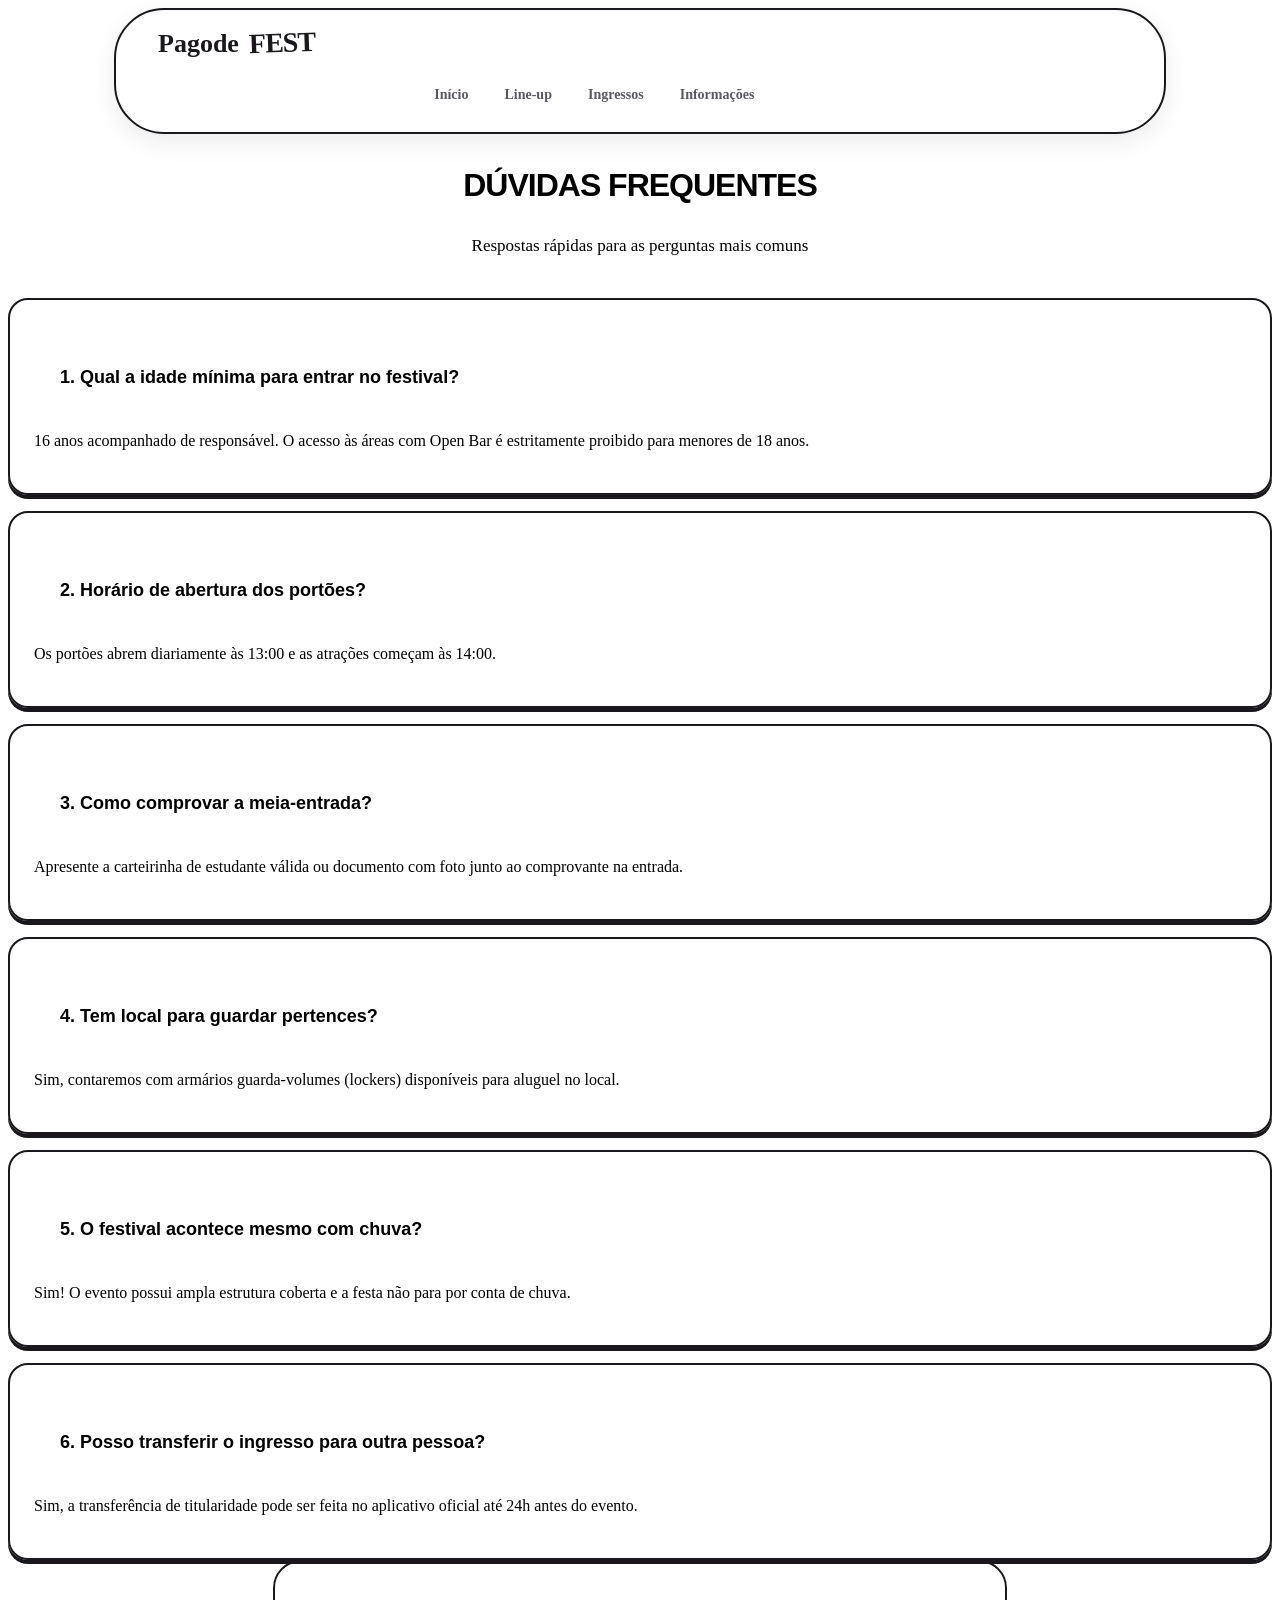
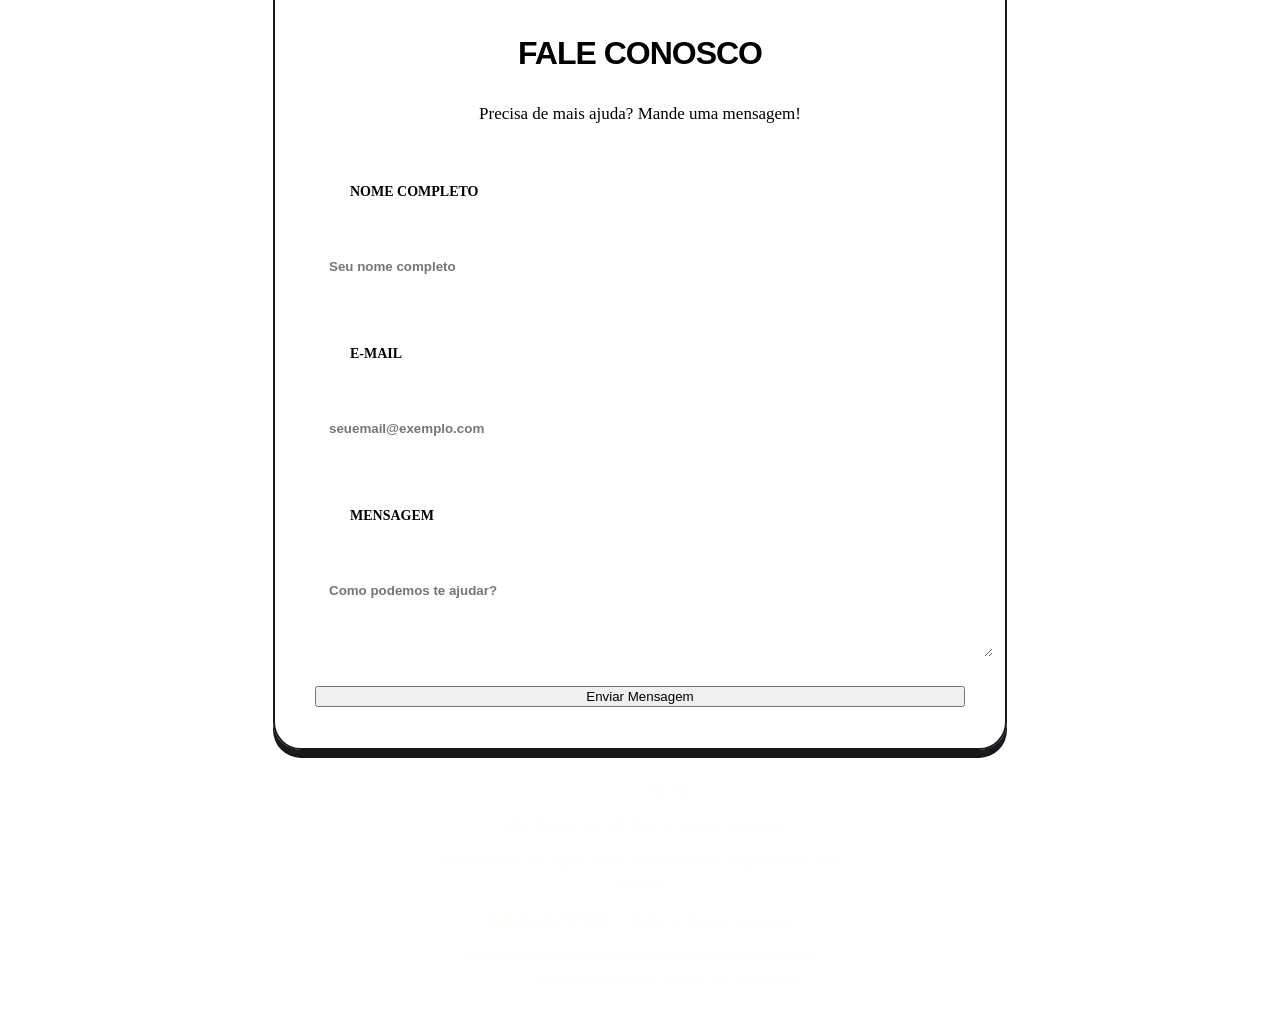
==== faq.html @ 2dcc630e "1 commit" ====
<!DOCTYPE html>
<html lang="pt-BR">
<head>
    <meta charset="UTF-8">
    <meta name="viewport" content="width=device-width, initial-scale=1.0">
    <title>Pagode Fest SP 2026 - FAQ & Contato</title>
    <link rel="preconnect" href="https://fonts.googleapis.com">
    <link rel="preconnect" href="https://fonts.gstatic.com" crossorigin>
    <link href="https://fonts.googleapis.com/css2?family=Fredoka:wght@500;600;700&family=Plus+Jakarta+Sans:wght@500;600;700&display=swap" rel="stylesheet">
    <link rel="stylesheet" href="style.css">
</head>
<body>

    <header>
        <nav>
            <a href="index.html" class="logo">Pagode<span>Fest</span></a>
            <ul>
                <li><a href="index.html">Início</a></li>
                <li><a href="lineup.html">Line-up</a></li>
                <li><a href="ingressos.html">Ingressos</a></li>
                <li><a href="informacoes.html">Informações</a></li>
                <li><a href="faq.html" class="ativa">FAQ & Contato</a></li>
            </ul>
        </nav>
    </header>

    <main>
        <h2>Dúvidas Frequentes</h2>
        <p class="subtitle">Respostas rápidas para as perguntas mais comuns</p>

        <div class="faq-list">
            <div class="faq-item">
                <h3>1. Qual a idade mínima para entrar no festival?</h3>
                <p>16 anos acompanhado de responsável. O acesso às áreas com Open Bar é estritamente proibido para menores de 18 anos.</p>
            </div>

            <div class="faq-item">
                <h3>2. Horário de abertura dos portões?</h3>
                <p>Os portões abrem diariamente às 13:00 e as atrações começam às 14:00.</p>
            </div>

            <div class="faq-item">
                <h3>3. Como comprovar a meia-entrada?</h3>
                <p>Apresente a carteirinha de estudante válida ou documento com foto junto ao comprovante na entrada.</p>
            </div>

            <div class="faq-item">
                <h3>4. Tem local para guardar pertences?</h3>
                <p>Sim, contaremos com armários guarda-volumes (lockers) disponíveis para aluguel no local.</p>
            </div>

            <div class="faq-item">
                <h3>5. O festival acontece mesmo com chuva?</h3>
                <p>Sim! O evento possui ampla estrutura coberta e a festa não para por conta de chuva.</p>
            </div>

            <div class="faq-item">
                <h3>6. Posso transferir o ingresso para outra pessoa?</h3>
                <p>Sim, a transferência de titularidade pode ser feita no aplicativo oficial até 24h antes do evento.</p>
            </div>
        </div>

        <div class="contact-section">
            <h2>Fale Conosco</h2>
            <p class="subtitle" style="margin-bottom: 20px;">Precisa de mais ajuda? Mande uma mensagem!</p>
            
            <form action="#" method="get">
                <div class="form-group">
                    <label for="nome">Nome Completo</label>
                    <input type="text" id="nome" placeholder="Seu nome completo">
                </div>
                <div class="form-group">
                    <label for="email">E-mail</label>
                    <input type="email" id="email" placeholder="seuemail@exemplo.com">
                </div>
                <div class="form-group">
                    <label for="mensagem">Mensagem</label>
                    <textarea id="mensagem" rows="4" placeholder="Como podemos te ajudar?"></textarea>
                </div>
                <button type="button" class="btn-primary" style="width: 100%;">Enviar Mensagem</button>
            </form>
        </div>
    </main>

    <footer>
<<<<<<< HEAD
        <p>&copy; 2026 Pagode Fest SP. Todos os direitos reservados.</p>
        <p>Desenvolvido pela dupla: Arthur Aquino Pereira e Miguel Lima Costa</p>
=======
        <p><strong>Pagodeando SP 2026</strong> — Todos os direitos reservados.</p>
        <p>Desenvolvido por Arthur Aquino Pereira e Miguel Lima Costa</p>
>>>>>>> 9c4aa51f104d26fc9475ff35bc3b9228ca2e6f00
    </footer>

</body>
</html>
---- style.css ----
:root {
<<<<<<< HEAD
    --amarelo-solar: #FFC700;
    --laranja-sunset: #FF5E36;
    --laranja-hover: #E04822;
    --verde-tropical: #00C853;
    --fundo-creme: #FFFDF7;
    --card-fundo: #FFFFFF;
    --texto-grafite: #1A181C;
    --texto-suave: #5C5862;
    --borda-fina: rgba(26, 24, 28, 0.12);
    --sombra-bloco: 0 12px 30px rgba(255, 94, 54, 0.15);
    --sombra-hover: 0 18px 40px rgba(255, 94, 54, 0.28);
}

=======
    bg-main: #fbf8f3;
    bg-card: #ffffff;
    text-dark: #18171c;
    text-muted: #605d68;
    
    /* Cores Pagode & Verão */
    sun-yellow: #ffc700;
    samba-coral: #ff523b;
    samba-orange: #ff7a00;
    samba-green: #00c885;
    samba-red: #f43f5e;
    
    border-dark: #18171c;
    shadow-flat: 6px 6px 0px var(--border-dark);
}

/* Base Reset */
>>>>>>> 9c4aa51f104d26fc9475ff35bc3b9228ca2e6f00
* {
    margin: 0;
    padding: 0;
    box-sizing: border-box;
}

body {
<<<<<<< HEAD
    font-family: 'Plus Jakarta Sans', sans-serif;
    background-color: var(--fundo-creme);
    color: var(--texto-grafite);
    line-height: 1.6;
=======
    font-family: 'Inter', sans-serif;
    background-color: var(--bg-main);
    color: var(--text-dark);
    line-height: 1.5;
>>>>>>> 9c4aa51f104d26fc9475ff35bc3b9228ca2e6f00
    display: flex;
    flex-direction: column;
    min-height: 100vh;
    overflow-x: hidden;
}

a {
    text-decoration: none;
    color: inherit;
}

ul {
    list-style: none;
}

img {
    max-width: 100%;
    display: block;
<<<<<<< HEAD
    border-radius: 16px;
}

.ticker-wrap {
    width: 100%;
    background-color: var(--amarelo-solar);
    color: var(--texto-grafite);
    font-family: 'Fredoka', cursive;
    font-size: 14px;
    font-weight: 700;
    padding: 8px 0;
    overflow: hidden;
    white-space: nowrap;
    border-bottom: 2px solid var(--texto-grafite);
}

.ticker {
    display: inline-block;
    animation: marquee 25s linear infinite;
}

.ticker-item {
    display: inline-block;
    padding: 0 20px;
}

@keyframes marquee {
    0% { transform: translate3d(0, 0, 0); }
    100% { transform: translate3d(-50%, 0, 0); }
}

header {
=======
    border-radius: 12px;
}

/* Header Navbar */
header {
    background-color: #ffffff;
    border-bottom: 3px solid var(--border-dark);
>>>>>>> 9c4aa51f104d26fc9475ff35bc3b9228ca2e6f00
    position: sticky;
    top: 15px;
    z-index: 1000;
    padding: 0 20px;
}

nav {
    max-width: 1000px;
    margin: 0 auto;
<<<<<<< HEAD
    background: rgba(255, 253, 247, 0.92);
    backdrop-filter: blur(12px);
    border: 2px solid var(--texto-grafite);
    padding: 10px 24px;
    border-radius: 50px;
=======
    padding: 16px 20px;
>>>>>>> 9c4aa51f104d26fc9475ff35bc3b9228ca2e6f00
    display: flex;
    justify-content: space-between;
    align-items: center;
    box-shadow: 0 8px 24px rgba(0, 0, 0, 0.08);
}

.logo {
<<<<<<< HEAD
    font-family: 'Fredoka', cursive;
    font-size: 26px;
    font-weight: 700;
    color: var(--texto-grafite);
}

.logo span {
    color: var(--laranja-sunset);
    background-color: var(--amarelo-solar);
    padding: 2px 8px;
    border-radius: 12px;
    margin-left: 2px;
=======
    font-family: 'Poppins', sans-serif;
    font-size: 28px;
    font-weight: 900;
    color: var(--text-dark);
    text-transform: uppercase;
    letter-spacing: -1px;
}

.logo span {
    color: var(--samba-coral);
    background: var(--sun-yellow);
    padding: 2px 8px;
    border-radius: 6px;
    border: 2px solid var(--border-dark);
    display: inline-block;
    transform: rotate(-2deg);
>>>>>>> 9c4aa51f104d26fc9475ff35bc3b9228ca2e6f00
}

header ul {
    display: flex;
<<<<<<< HEAD
    gap: 8px;
    flex-wrap: wrap;
    justify-content: center;
}

header a {
    color: var(--texto-suave);
    font-size: 14px;
    font-weight: 700;
    padding: 8px 18px;
    border-radius: 30px;
    transition: all 0.25s ease;
}

header a:hover {
    color: var(--texto-grafite);
    background-color: var(--amarelo-solar);
}

header .ativa {
    color: #FFFFFF;
    background-color: var(--laranja-sunset);
    box-shadow: 0 4px 12px rgba(255, 94, 54, 0.3);
}

=======
    gap: 12px;
}

header a {
    color: var(--text-dark);
    font-size: 15px;
    font-weight: 700;
    padding: 8px 18px;
    border-radius: 50px;
    border: 2px solid transparent;
    transition: all 0.2s ease;
}

header a:hover {
    background-color: var(--sun-yellow);
    border-color: var(--border-dark);
}

header .ativa {
    color: #ffffff;
    background-color: var(--samba-coral);
    border: 2px solid var(--border-dark);
    box-shadow: 3px 3px 0px var(--border-dark);
}

/* Estrutura Principal */
>>>>>>> 9c4aa51f104d26fc9475ff35bc3b9228ca2e6f00
main {
    flex: 1;
    width: 90%;
    max-width: 1050px;
    margin: 40px auto;
}

h1, h2, h3 {
    font-family: 'Fredoka', cursive;
}

h1 {
<<<<<<< HEAD
    font-size: 52px;
    color: var(--texto-grafite);
    line-height: 1.1;
    margin-bottom: 15px;
}

h2 {
    font-size: 36px;
    text-align: center;
    color: var(--texto-grafite);
    margin-bottom: 8px;
=======
    font-family: 'Poppins', sans-serif;
    font-size: 46px;
    font-weight: 900;
    text-align: center;
    color: var(--text-dark);
    margin-bottom: 8px;
    letter-spacing: -1.5px;
    text-transform: uppercase;
}

h2 {
    font-family: 'Poppins', sans-serif;
    font-size: 32px;
    font-weight: 800;
    color: var(--text-dark);
    text-align: center;
    margin-bottom: 24px;
    letter-spacing: -1px;
>>>>>>> 9c4aa51f104d26fc9475ff35bc3b9228ca2e6f00
}

.subtitle {
    text-align: center;
<<<<<<< HEAD
    color: var(--texto-suave);
    font-size: 17px;
    margin-bottom: 40px;
}

.hero {
    background: radial-gradient(circle at top left, #FFE885 0%, #FFC700 50%, #FF9E1B 100%);
    padding: 65px 30px;
    border-radius: 32px;
    text-align: center;
    border: 3px solid var(--texto-grafite);
    box-shadow: 0 16px 0 var(--texto-grafite), var(--sombra-bloco);
=======
    color: var(--text-muted);
    font-size: 18px;
    font-weight: 500;
    margin-bottom: 40px;
}

/* Hero Section (Banner do Evento) */
.hero {
    background-color: var(--sun-yellow);
    padding: 50px 30px;
    border-radius: 24px;
    text-align: center;
    border: 3px solid var(--border-dark);
    box-shadow: var(--shadow-flat);
>>>>>>> 9c4aa51f104d26fc9475ff35bc3b9228ca2e6f00
    margin-bottom: 60px;
    position: relative;
    overflow: hidden;
}

<<<<<<< HEAD
.hero::before {
    content: '';
    position: absolute;
    top: 20px;
    left: 20px;
    width: 110px;
    height: 110px;
    background: url('img/cavaquinho.png') no-repeat center/contain;
    opacity: 0.95;
    animation: tocar-cavaquinho 0.6s ease-in-out infinite alternate;
}

.hero::after {
    content: '';
    position: absolute;
    bottom: 20px;
    right: 20px;
    width: 110px;
    height: 110px;
    background: url('img/pandeiro.png') no-repeat center/contain;
    opacity: 0.95;
    animation: tocar-pandeiro 0.5s ease-in-out infinite alternate;
}

@keyframes tocar-cavaquinho {
    0% { transform: rotate(-15deg) scale(1) translateY(0); }
    50% { transform: rotate(-25deg) scale(1.1) translateY(-4px); }
    100% { transform: rotate(-8deg) scale(0.98) translateY(2px); }
}

@keyframes tocar-pandeiro {
    0% { transform: rotate(15deg) scale(1) translateX(0); }
    33% { transform: rotate(28deg) scale(1.15) translateX(4px) translateY(-2px); }
    66% { transform: rotate(5deg) scale(0.95) translateX(-3px) translateY(3px); }
    100% { transform: rotate(20deg) scale(1.08) translateX(2px); }
}

.sticker-tag {
    background-color: var(--verde-tropical);
    color: #FFFFFF;
    font-family: 'Fredoka', cursive;
    font-size: 13px;
    letter-spacing: 1px;
    padding: 6px 18px;
    border-radius: 20px;
    text-transform: uppercase;
    display: inline-block;
    margin-bottom: 15px;
    border: 2px solid var(--texto-grafite);
    transform: rotate(-2deg);
=======
.hero .tagline {
    color: var(--text-dark);
    background-color: #ffffff;
    font-weight: 900;
    letter-spacing: 2px;
    font-size: 12px;
    display: inline-block;
    padding: 6px 16px;
    border: 2px solid var(--border-dark);
    border-radius: 50px;
    margin-bottom: 20px;
    text-transform: uppercase;
    box-shadow: 2px 2px 0px var(--border-dark);
}

.titulo-instrumentos {
    display: flex;
    align-items: center;
    justify-content: center;
    gap: 16px;
    flex-wrap: wrap;
    margin-bottom: 12px;
}

.titulo-instrumentos h1 {
    margin-bottom: 0;
    color: var(--samba-coral);
    font-size: 56px;
    text-shadow: 3px 3px 0px var(--border-dark);
    -webkit-text-stroke: 1.5px var(--border-dark);
}

.instrumentos-decoracao {
    display: flex;
    align-items: center;
    gap: 12px;
}

.img-cavaquinho, .img-pandeiro {
    height: auto;
    object-fit: contain;
    filter: drop-shadow(4px 4px 0px var(--border-dark));
    transition: transform 0.2s ease;
}

.img-cavaquinho { width: 100px; }
.img-pandeiro { width: 60px; }

.img-cavaquinho:hover, .img-pandeiro:hover {
    transform: scale(1.1) rotate(-5deg);
>>>>>>> 9c4aa51f104d26fc9475ff35bc3b9228ca2e6f00
}

.hero-info {
    font-size: 22px;
<<<<<<< HEAD
    font-weight: 700;
    color: var(--texto-grafite);
    margin: 15px 0;
}

.call-to-action {
    color: var(--texto-grafite);
    max-width: 620px;
    margin: 0 auto 30px;
    font-size: 17px;
    font-weight: 500;
}

.btn-primary {
    display: inline-block;
    background-color: var(--laranja-sunset);
    color: #FFFFFF;
    font-family: 'Fredoka', cursive;
    font-size: 18px;
    padding: 14px 36px;
    border-radius: 40px;
    border: 2px solid var(--texto-grafite);
    box-shadow: 0 6px 0 var(--texto-grafite);
    transition: all 0.2s ease;
=======
    font-weight: 800;
    color: var(--text-dark);
    margin: 20px 0 10px;
    text-transform: uppercase;
}

.call-to-action {
    color: var(--text-dark);
    font-weight: 600;
    max-width: 600px;
    margin: 0 auto 30px;
    font-size: 17px;
}

/* Botões Estilo Ticket */
.btn-primary {
    display: inline-block;
    background-color: var(--samba-coral);
    color: #ffffff;
    font-family: 'Poppins', sans-serif;
    font-weight: 800;
    font-size: 16px;
    text-transform: uppercase;
    padding: 16px 36px;
    border-radius: 50px;
    border: 3px solid var(--border-dark);
    box-shadow: 4px 4px 0px var(--border-dark);
    transition: all 0.15s ease;
>>>>>>> 9c4aa51f104d26fc9475ff35bc3b9228ca2e6f00
    cursor: pointer;
}

.btn-primary:hover {
<<<<<<< HEAD
    transform: translateY(-3px);
    box-shadow: 0 9px 0 var(--texto-grafite);
    background-color: var(--laranja-hover);
=======
    transform: translate(-2px, -2px);
    box-shadow: 6px 6px 0px var(--border-dark);
    background-color: var(--samba-orange);
>>>>>>> 9c4aa51f104d26fc9475ff35bc3b9228ca2e6f00
}

.btn-secondary {
    display: inline-block;
<<<<<<< HEAD
    background-color: #FFFFFF;
    color: var(--texto-grafite);
    font-family: 'Fredoka', cursive;
    font-size: 16px;
    padding: 12px 30px;
    border-radius: 40px;
    border: 2px solid var(--texto-grafite);
    box-shadow: 0 4px 0 var(--texto-grafite);
    transition: all 0.2s ease;
    cursor: pointer;
}

.btn-secondary:hover {
    background-color: var(--amarelo-solar);
    transform: translateY(-2px);
    box-shadow: 0 6px 0 var(--texto-grafite);
}

.cards-grid {
    display: grid;
    grid-template-columns: repeat(auto-fit, minmax(260px, 1fr));
    gap: 30px;
}

.card {
    background-color: var(--card-fundo);
    border-radius: 24px;
    overflow: hidden;
    border: 2px solid var(--texto-grafite);
    box-shadow: 0 8px 0 var(--texto-grafite);
    transition: all 0.3s ease;
    display: flex;
    flex-direction: column;
    position: relative;
=======
    background-color: #ffffff;
    color: var(--text-dark);
    font-family: 'Poppins', sans-serif;
    font-weight: 800;
    font-size: 15px;
    text-transform: uppercase;
    padding: 14px 30px;
    border-radius: 50px;
    border: 3px solid var(--border-dark);
    box-shadow: 4px 4px 0px var(--border-dark);
    transition: all 0.15s ease;
}

.btn-secondary:hover {
    transform: translate(-2px, -2px);
    box-shadow: 6px 6px 0px var(--border-dark);
    background-color: var(--sun-yellow);
}

/* Cards do Lineup / Artistas */
.cards-grid, .lineup-grid {
    display: grid;
    grid-template-columns: repeat(auto-fit, minmax(260px, 1fr));
    gap: 30px;
    margin-top: 30px;
}

.card {
    background-color: var(--bg-card);
    border-radius: 20px;
    overflow: hidden;
    border: 3px solid var(--border-dark);
    box-shadow: var(--shadow-flat);
    transition: transform 0.2s ease, box-shadow 0.2s ease;
    display: flex;
    flex-direction: column;
>>>>>>> 9c4aa51f104d26fc9475ff35bc3b9228ca2e6f00
}

.card:nth-child(even) { transform: rotate(1deg); }
.card:nth-child(odd) { transform: rotate(-1deg); }

.card:hover {
<<<<<<< HEAD
    transform: translateY(-8px) rotate(0deg) !important;
    box-shadow: 0 14px 0 var(--texto-grafite);
=======
    transform: translate(-3px, -3px);
    box-shadow: 9px 9px 0px var(--border-dark);
>>>>>>> 9c4aa51f104d26fc9475ff35bc3b9228ca2e6f00
}

.card img {
    width: 100%;
    height: 250px;
    object-fit: cover;
<<<<<<< HEAD
    object-position: center 15%;
=======
    border-bottom: 3px solid var(--border-dark);
>>>>>>> 9c4aa51f104d26fc9475ff35bc3b9228ca2e6f00
    border-radius: 0;
    border-bottom: 2px solid var(--texto-grafite);
}

.card-content {
    padding: 22px;
    text-align: center;
    display: flex;
    flex-direction: column;
    align-items: center;
    gap: 8px;
<<<<<<< HEAD
}

.badge-sticker {
    background-color: var(--amarelo-solar);
    color: var(--texto-grafite);
    font-family: 'Fredoka', cursive;
    font-size: 12px;
    padding: 4px 14px;
    border-radius: 12px;
    border: 1.5px solid var(--texto-grafite);
    transform: rotate(-3deg);
}

.card-content h3 {
    font-size: 24px;
    color: var(--texto-grafite);
}

.card-content p {
    color: var(--texto-suave);
    font-size: 14px;
    font-weight: 600;
}

=======
    background-color: #ffffff;
}

.badge {
    background-color: var(--sun-yellow);
    color: var(--text-dark);
    border: 2px solid var(--border-dark);
    font-size: 11px;
    font-weight: 800;
    letter-spacing: 1px;
    text-transform: uppercase;
    padding: 4px 12px;
    border-radius: 50px;
}

.card-content h3 {
    font-family: 'Poppins', sans-serif;
    font-size: 22px;
    font-weight: 800;
    color: var(--text-dark);
}

.card-content p {
    color: var(--text-muted);
    font-size: 13px;
    font-weight: 700;
    background-color: var(--bg-main);
    padding: 6px 14px;
    border-radius: 50px;
    border: 2px solid var(--border-dark);
}

.center-btn {
    text-align: center;
    margin-top: 40px;
}

/* Tabela de Ingressos (Pricing) */
>>>>>>> 9c4aa51f104d26fc9475ff35bc3b9228ca2e6f00
.pricing-grid {
    display: grid;
    grid-template-columns: repeat(auto-fit, minmax(280px, 1fr));
    gap: 30px;
}

.price-card {
<<<<<<< HEAD
    background-color: var(--card-fundo);
    padding: 40px 25px 30px;
    border-radius: 24px;
    border: 2px solid var(--texto-grafite);
    box-shadow: 0 8px 0 var(--texto-grafite);
    text-align: center;
    position: relative;
    transition: transform 0.3s ease;
    background-image: radial-gradient(circle at 0 50%, transparent 12px, #FFFFFF 13px),
                      radial-gradient(circle at 100% 50%, transparent 12px, #FFFFFF 13px);
}

.price-card.destaque {
    background-color: #FFFDF0;
    border: 3px solid var(--laranja-sunset);
    background-image: radial-gradient(circle at 0 50%, transparent 12px, #FFFDF0 13px),
                      radial-gradient(circle at 100% 50%, transparent 12px, #FFFDF0 13px);
=======
    background-color: #ffffff;
    padding: 40px 24px 30px;
    border-radius: 24px;
    border: 3px solid var(--border-dark);
    box-shadow: var(--shadow-flat);
    text-align: center;
    position: relative;
    transition: transform 0.2s ease;
}

.price-card:hover {
    transform: translateY(-4px);
}

.price-card.destaque {
    background-color: #fffdf0;
    border-color: var(--border-dark);
    box-shadow: 8px 8px 0px var(--samba-coral);
>>>>>>> 9c4aa51f104d26fc9475ff35bc3b9228ca2e6f00
}

.badge-pop {
    position: absolute;
<<<<<<< HEAD
    top: -16px;
    left: 50%;
    transform: translateX(-50%) rotate(2deg);
    background: var(--verde-tropical);
    color: #FFFFFF;
    font-family: 'Fredoka', cursive;
    font-size: 13px;
    padding: 6px 18px;
    border-radius: 20px;
    border: 2px solid var(--texto-grafite);
}

.price {
    font-family: 'Fredoka', cursive;
    font-size: 46px;
    color: var(--laranja-sunset);
    margin: 15px 0;
}

.price span {
    font-size: 15px;
    color: var(--texto-suave);
    font-family: 'Plus Jakarta Sans', sans-serif;
=======
    top: -15px;
    left: 50%;
    transform: translateX(-50%);
    background-color: var(--samba-coral);
    color: #ffffff;
    border: 2px solid var(--border-dark);
    font-size: 11px;
    font-weight: 900;
    letter-spacing: 1px;
    text-transform: uppercase;
    padding: 6px 16px;
    border-radius: 50px;
    box-shadow: 2px 2px 0px var(--border-dark);
}

.price-card h2 {
    font-size: 24px;
    margin-bottom: 10px;
}

.price {
    font-size: 44px;
    font-weight: 900;
    color: var(--samba-coral);
    margin-bottom: 20px;
}

.price span {
    font-size: 14px;
    color: var(--text-muted);
    font-weight: 600;
>>>>>>> 9c4aa51f104d26fc9475ff35bc3b9228ca2e6f00
}

.lista-beneficios {
    margin: 25px 0 30px;
    text-align: left;
    border-top: 2px dashed var(--borda-fina);
    padding-top: 20px;
}

.lista-beneficios li {
<<<<<<< HEAD
    padding: 8px 0;
    font-size: 14.5px;
}

.lista-beneficios li.incluso::before {
    content: "✓ ";
    color: var(--verde-tropical);
    font-weight: bold;
}

.lista-beneficios li.nao-incluso {
    color: #A0A5AA;
=======
    padding: 10px 0 10px 26px;
    border-bottom: 2px dashed rgba(24, 23, 28, 0.1);
    font-size: 14px;
    font-weight: 600;
    position: relative;
}

/* Indicadores Customizados em CSS Puro (Zero Emojis) */
.lista-beneficios li.incluso {
    color: var(--text-dark);
}

.lista-beneficios li.incluso::before {
    content: '';
    position: absolute;
    left: 2px;
    top: 50%;
    transform: translateY(-60%) rotate(45deg);
    width: 5px;
    height: 10px;
    border: solid var(--samba-green);
    border-width: 0 3px 3px 0;
}

.lista-beneficios li.nao-incluso {
    color: #a09da8;
>>>>>>> 9c4aa51f104d26fc9475ff35bc3b9228ca2e6f00
    text-decoration: line-through;
}

.lista-beneficios li.nao-incluso::before {
<<<<<<< HEAD
    content: "✕ ";
    color: #E63946;
}

.info-block {
    background-color: var(--card-fundo);
    padding: 32px;
    border-radius: 28px;
    border: 2px solid var(--texto-grafite);
    box-shadow: 0 8px 0 var(--texto-grafite);
    margin-bottom: 35px;
=======
    content: '';
    position: absolute;
    left: 2px;
    top: 50%;
    transform: translateY(-50%);
    width: 10px;
    height: 3px;
    background-color: var(--samba-red);
    border-radius: 2px;
}

/* Informações e Local */
.info-block {
    background-color: #ffffff;
    padding: 35px;
    border-radius: 24px;
    border: 3px solid var(--border-dark);
    box-shadow: var(--shadow-flat);
    margin-bottom: 40px;
}

.info-block h2 {
    text-align: left;
    color: var(--samba-coral);
}

.info-list li {
    margin-top: 10px;
    color: var(--text-dark);
    font-weight: 600;
    position: relative;
    padding-left: 20px;
}

.info-list li::before {
    content: '';
    position: absolute;
    left: 0;
    top: 10px;
    width: 8px;
    height: 8px;
    background-color: var(--sun-yellow);
    border: 1.5px solid var(--border-dark);
    border-radius: 50%;
}

.map-container {
    margin-top: 20px;
>>>>>>> 9c4aa51f104d26fc9475ff35bc3b9228ca2e6f00
}

.map-container img {
    width: 100%;
    max-height: 360px;
    object-fit: cover;
<<<<<<< HEAD
    border-radius: 20px;
    border: 2px solid var(--texto-grafite);
    margin-top: 18px;
=======
    border-radius: 16px;
    border: 3px solid var(--border-dark);
>>>>>>> 9c4aa51f104d26fc9475ff35bc3b9228ca2e6f00
}

/* Regras do Evento */
.rules-grid {
    display: grid;
    grid-template-columns: repeat(auto-fit, minmax(280px, 1fr));
    gap: 25px;
}

.rule-box {
    padding: 28px;
<<<<<<< HEAD
    border-radius: 24px;
    background-color: var(--card-fundo);
    border: 2px solid var(--texto-grafite);
    box-shadow: 0 6px 0 var(--texto-grafite);
}

.rule-box.allowed { border-left: 10px solid var(--verde-tropical); }
.rule-box.forbidden { border-left: 10px solid #E63946; }
=======
    border-radius: 20px;
    background-color: #ffffff;
    border: 3px solid var(--border-dark);
    box-shadow: var(--shadow-flat);
}

.rule-box.allowed {
    border-top: 8px solid var(--samba-green);
}

.rule-box.forbidden {
    border-top: 8px solid var(--samba-red);
}
>>>>>>> 9c4aa51f104d26fc9475ff35bc3b9228ca2e6f00

.rule-box h2 {
    text-align: left;
    font-size: 24px;
    margin-bottom: 15px;
}

.rule-box li {
    margin-bottom: 10px;
    font-size: 15px;
<<<<<<< HEAD
}

.faq-list {
    display: flex;
    flex-direction: column;
    gap: 18px;
=======
    font-weight: 600;
    color: var(--text-dark);
}

/* FAQ */
.faq-list {
    display: flex;
    flex-direction: column;
    gap: 16px;
>>>>>>> 9c4aa51f104d26fc9475ff35bc3b9228ca2e6f00
    margin-bottom: 50px;
}

.faq-item {
<<<<<<< HEAD
    background-color: var(--card-fundo);
    padding: 24px;
    border-radius: 20px;
    border: 2px solid var(--texto-grafite);
    box-shadow: 0 4px 0 var(--texto-grafite);
}

.faq-item h3 {
    color: var(--laranja-sunset);
    font-size: 20px;
    margin-bottom: 6px;
=======
    background-color: #ffffff;
    padding: 22px 26px;
    border-radius: 18px;
    border: 3px solid var(--border-dark);
    box-shadow: 4px 4px 0px var(--border-dark);
}

.faq-item h3 {
    font-family: 'Poppins', sans-serif;
    color: var(--samba-coral);
    font-size: 18px;
    margin-bottom: 6px;
}

.faq-item p {
    color: var(--text-muted);
    font-weight: 500;
>>>>>>> 9c4aa51f104d26fc9475ff35bc3b9228ca2e6f00
}

/* Seção de Contato */
.contact-section {
<<<<<<< HEAD
    background-color: var(--card-fundo);
    padding: 40px;
    border-radius: 28px;
    border: 2px solid var(--texto-grafite);
    box-shadow: 0 8px 0 var(--texto-grafite);
    max-width: 650px;
    margin: 0 auto;
}

.form-group { margin-bottom: 20px; }

.form-group label {
    display: block;
    margin-bottom: 6px;
    font-weight: 700;
    font-size: 14px;
=======
    background-color: #ffffff;
    padding: 35px;
    border-radius: 24px;
    border: 3px solid var(--border-dark);
    box-shadow: var(--shadow-flat);
    max-width: 700px;
    margin: 0 auto;
}

.contact-section h2 {
    color: var(--text-dark);
}

.form-group {
    margin-bottom: 20px;
}

.form-group label {
    display: block;
    margin-bottom: 8px;
    font-weight: 800;
    color: var(--text-dark);
    font-size: 14px;
    text-transform: uppercase;
>>>>>>> 9c4aa51f104d26fc9475ff35bc3b9228ca2e6f00
}

.form-group input, .form-group textarea {
    width: 100%;
    padding: 14px;
<<<<<<< HEAD
    border-radius: 14px;
    border: 2px solid var(--texto-grafite);
    background-color: var(--fundo-creme);
    font-family: inherit;
=======
    border-radius: 12px;
    border: 2px solid var(--border-dark);
    background-color: var(--bg-main);
    color: var(--text-dark);
    font-family: 'Inter', sans-serif;
    font-weight: 600;
>>>>>>> 9c4aa51f104d26fc9475ff35bc3b9228ca2e6f00
    font-size: 15px;
}

.form-group input:focus, .form-group textarea:focus {
    outline: none;
<<<<<<< HEAD
    background-color: #FFFFFF;
    box-shadow: 0 0 0 3px var(--amarelo-solar);
=======
    background-color: #ffffff;
    border-color: var(--samba-coral);
    box-shadow: 3px 3px 0px var(--border-dark);
>>>>>>> 9c4aa51f104d26fc9475ff35bc3b9228ca2e6f00
}

footer {
<<<<<<< HEAD
    background-color: var(--texto-grafite);
    color: var(--fundo-creme);
    padding: 30px 20px;
    text-align: center;
    font-size: 14px;
    margin-top: auto;
    border-top: 3px solid var(--amarelo-solar);
}

footer p { margin-bottom: 4px; }

@media (max-width: 768px) {
    header {
        position: relative;
        top: 0;
        padding: 10px;
    }

    nav {
        flex-direction: column;
        gap: 12px;
        border-radius: 24px;
        padding: 14px 16px;
    }

    header ul {
        gap: 6px;
        width: 100%;
    }

    header a {
        font-size: 13px;
        padding: 6px 12px;
    }

    main {
        width: 92%;
        margin: 20px auto;
    }

    h1 {
        font-size: 34px;
    }

    h2 {
        font-size: 28px;
    }

    .subtitle {
        font-size: 15px;
        margin-bottom: 25px;
    }

    .hero {
        padding: 45px 18px 35px;
        border-radius: 24px;
        box-shadow: 0 10px 0 var(--texto-grafite);
    }

    .hero::before {
        width: 65px;
        height: 65px;
        top: 10px;
        left: 10px;
    }

    .hero::after {
        width: 65px;
        height: 65px;
        bottom: 10px;
        right: 10px;
    }

    .hero-info {
        font-size: 18px;
    }

    .call-to-action {
        font-size: 15px;
    }

    .btn-primary, .btn-secondary {
        width: 100%;
        font-size: 16px;
        padding: 14px 20px;
    }

    .cards-grid, .pricing-grid, .rules-grid {
        grid-template-columns: 1fr;
        gap: 20px;
    }

    .card:nth-child(even), .card:nth-child(odd) {
        transform: rotate(0deg);
    }

    .info-block, .contact-section, .rule-box {
        padding: 20px;
        border-radius: 20px;
    }
}

@media (max-width: 480px) {
    .ticker-wrap {
        font-size: 12px;
    }

    .hero::before, .hero::after {
        width: 50px;
        height: 50px;
        opacity: 0.8;
    }

    .card img {
        height: 220px;
    }

    .price {
        font-size: 38px;
    }
}
=======
    background-color: #ffffff;
    border-top: 3px solid var(--border-dark);
    padding: 30px 20px;
    text-align: center;
    color: var(--text-muted);
    font-weight: 600;
    font-size: 14px;
    margin-top: 60px;
}

footer p {
    margin-bottom: 4px;
}
>>>>>>> 9c4aa51f104d26fc9475ff35bc3b9228ca2e6f00
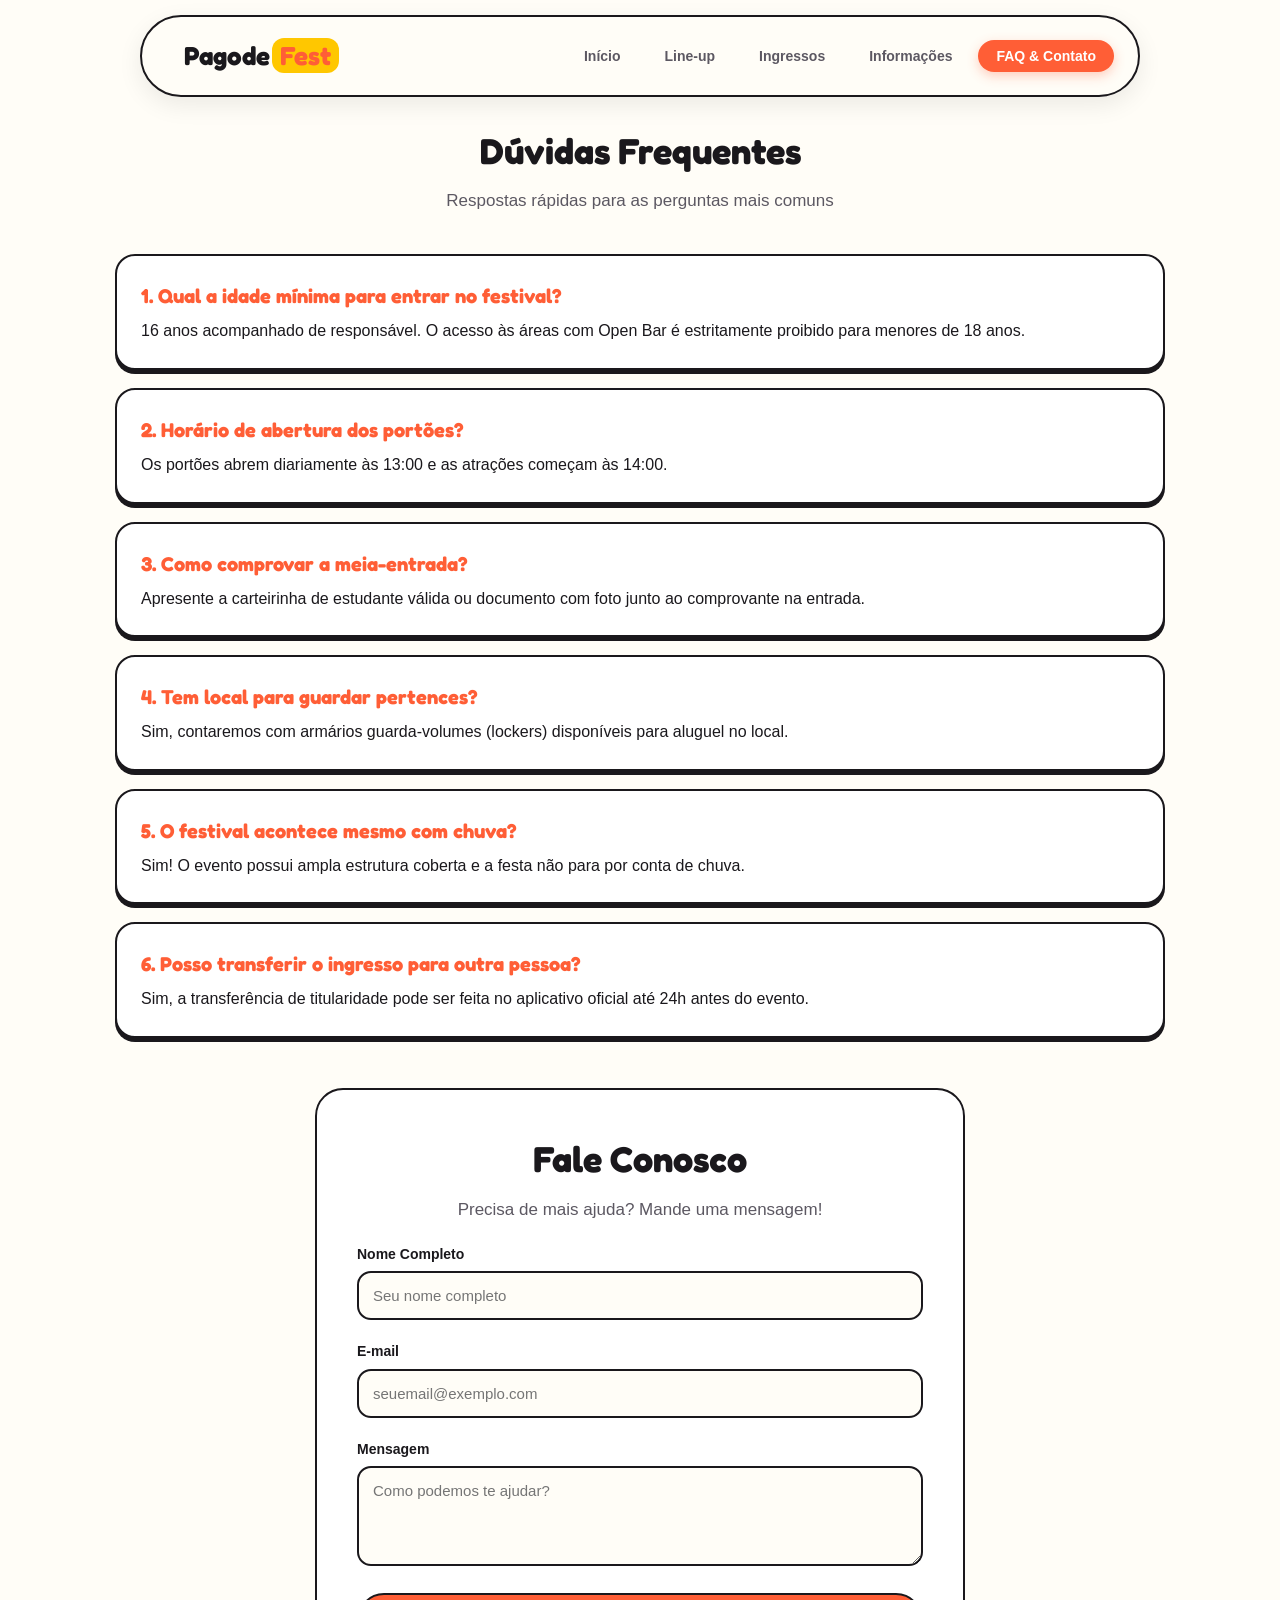
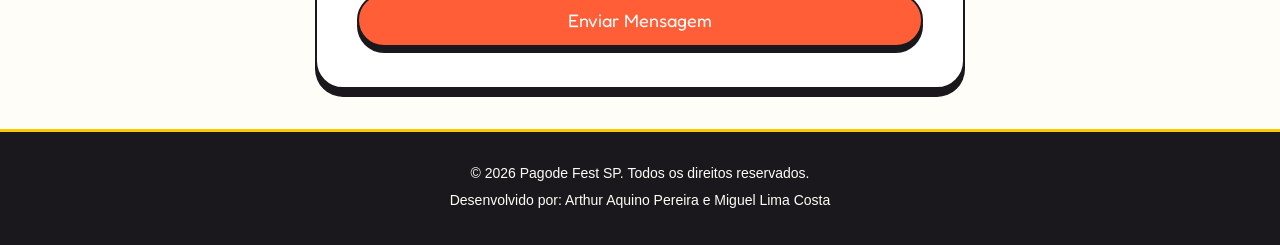
==== commit 648271df: "arrumei o site" ====
--- a/faq.html
+++ b/faq.html
@@ -83,14 +83,9 @@
     </main>
 
     <footer>
-<<<<<<< HEAD
         <p>&copy; 2026 Pagode Fest SP. Todos os direitos reservados.</p>
-        <p>Desenvolvido pela dupla: Arthur Aquino Pereira e Miguel Lima Costa</p>
-=======
-        <p><strong>Pagodeando SP 2026</strong> — Todos os direitos reservados.</p>
-        <p>Desenvolvido por Arthur Aquino Pereira e Miguel Lima Costa</p>
->>>>>>> 9c4aa51f104d26fc9475ff35bc3b9228ca2e6f00
+        <p>Desenvolvido por: Arthur Aquino Pereira e Miguel Lima Costa</p>
     </footer>
 
 </body>
-</html>
+</html>
--- a/style.css
+++ b/style.css
@@ -1,5 +1,4 @@
 :root {
-<<<<<<< HEAD
     --amarelo-solar: #FFC700;
     --laranja-sunset: #FF5E36;
     --laranja-hover: #E04822;
@@ -13,25 +12,6 @@
     --sombra-hover: 0 18px 40px rgba(255, 94, 54, 0.28);
 }
 
-=======
-    bg-main: #fbf8f3;
-    bg-card: #ffffff;
-    text-dark: #18171c;
-    text-muted: #605d68;
-    
-    /* Cores Pagode & Verão */
-    sun-yellow: #ffc700;
-    samba-coral: #ff523b;
-    samba-orange: #ff7a00;
-    samba-green: #00c885;
-    samba-red: #f43f5e;
-    
-    border-dark: #18171c;
-    shadow-flat: 6px 6px 0px var(--border-dark);
-}
-
-/* Base Reset */
->>>>>>> 9c4aa51f104d26fc9475ff35bc3b9228ca2e6f00
 * {
     margin: 0;
     padding: 0;
@@ -39,17 +19,10 @@
 }
 
 body {
-<<<<<<< HEAD
     font-family: 'Plus Jakarta Sans', sans-serif;
     background-color: var(--fundo-creme);
     color: var(--texto-grafite);
     line-height: 1.6;
-=======
-    font-family: 'Inter', sans-serif;
-    background-color: var(--bg-main);
-    color: var(--text-dark);
-    line-height: 1.5;
->>>>>>> 9c4aa51f104d26fc9475ff35bc3b9228ca2e6f00
     display: flex;
     flex-direction: column;
     min-height: 100vh;
@@ -68,7 +41,6 @@
 img {
     max-width: 100%;
     display: block;
-<<<<<<< HEAD
     border-radius: 16px;
 }
 
@@ -101,15 +73,6 @@
 }
 
 header {
-=======
-    border-radius: 12px;
-}
-
-/* Header Navbar */
-header {
-    background-color: #ffffff;
-    border-bottom: 3px solid var(--border-dark);
->>>>>>> 9c4aa51f104d26fc9475ff35bc3b9228ca2e6f00
     position: sticky;
     top: 15px;
     z-index: 1000;
@@ -119,15 +82,11 @@
 nav {
     max-width: 1000px;
     margin: 0 auto;
-<<<<<<< HEAD
     background: rgba(255, 253, 247, 0.92);
     backdrop-filter: blur(12px);
     border: 2px solid var(--texto-grafite);
     padding: 10px 24px;
     border-radius: 50px;
-=======
-    padding: 16px 20px;
->>>>>>> 9c4aa51f104d26fc9475ff35bc3b9228ca2e6f00
     display: flex;
     justify-content: space-between;
     align-items: center;
@@ -135,7 +94,6 @@
 }
 
 .logo {
-<<<<<<< HEAD
     font-family: 'Fredoka', cursive;
     font-size: 26px;
     font-weight: 700;
@@ -148,29 +106,10 @@
     padding: 2px 8px;
     border-radius: 12px;
     margin-left: 2px;
-=======
-    font-family: 'Poppins', sans-serif;
-    font-size: 28px;
-    font-weight: 900;
-    color: var(--text-dark);
-    text-transform: uppercase;
-    letter-spacing: -1px;
-}
-
-.logo span {
-    color: var(--samba-coral);
-    background: var(--sun-yellow);
-    padding: 2px 8px;
-    border-radius: 6px;
-    border: 2px solid var(--border-dark);
-    display: inline-block;
-    transform: rotate(-2deg);
->>>>>>> 9c4aa51f104d26fc9475ff35bc3b9228ca2e6f00
 }
 
 header ul {
     display: flex;
-<<<<<<< HEAD
     gap: 8px;
     flex-wrap: wrap;
     justify-content: center;
@@ -196,34 +135,6 @@
     box-shadow: 0 4px 12px rgba(255, 94, 54, 0.3);
 }
 
-=======
-    gap: 12px;
-}
-
-header a {
-    color: var(--text-dark);
-    font-size: 15px;
-    font-weight: 700;
-    padding: 8px 18px;
-    border-radius: 50px;
-    border: 2px solid transparent;
-    transition: all 0.2s ease;
-}
-
-header a:hover {
-    background-color: var(--sun-yellow);
-    border-color: var(--border-dark);
-}
-
-header .ativa {
-    color: #ffffff;
-    background-color: var(--samba-coral);
-    border: 2px solid var(--border-dark);
-    box-shadow: 3px 3px 0px var(--border-dark);
-}
-
-/* Estrutura Principal */
->>>>>>> 9c4aa51f104d26fc9475ff35bc3b9228ca2e6f00
 main {
     flex: 1;
     width: 90%;
@@ -236,7 +147,6 @@
 }
 
 h1 {
-<<<<<<< HEAD
     font-size: 52px;
     color: var(--texto-grafite);
     line-height: 1.1;
@@ -248,31 +158,10 @@
     text-align: center;
     color: var(--texto-grafite);
     margin-bottom: 8px;
-=======
-    font-family: 'Poppins', sans-serif;
-    font-size: 46px;
-    font-weight: 900;
-    text-align: center;
-    color: var(--text-dark);
-    margin-bottom: 8px;
-    letter-spacing: -1.5px;
-    text-transform: uppercase;
-}
-
-h2 {
-    font-family: 'Poppins', sans-serif;
-    font-size: 32px;
-    font-weight: 800;
-    color: var(--text-dark);
-    text-align: center;
-    margin-bottom: 24px;
-    letter-spacing: -1px;
->>>>>>> 9c4aa51f104d26fc9475ff35bc3b9228ca2e6f00
 }
 
 .subtitle {
     text-align: center;
-<<<<<<< HEAD
     color: var(--texto-suave);
     font-size: 17px;
     margin-bottom: 40px;
@@ -285,28 +174,11 @@
     text-align: center;
     border: 3px solid var(--texto-grafite);
     box-shadow: 0 16px 0 var(--texto-grafite), var(--sombra-bloco);
-=======
-    color: var(--text-muted);
-    font-size: 18px;
-    font-weight: 500;
-    margin-bottom: 40px;
-}
-
-/* Hero Section (Banner do Evento) */
-.hero {
-    background-color: var(--sun-yellow);
-    padding: 50px 30px;
-    border-radius: 24px;
-    text-align: center;
-    border: 3px solid var(--border-dark);
-    box-shadow: var(--shadow-flat);
->>>>>>> 9c4aa51f104d26fc9475ff35bc3b9228ca2e6f00
     margin-bottom: 60px;
     position: relative;
     overflow: hidden;
 }
 
-<<<<<<< HEAD
 .hero::before {
     content: '';
     position: absolute;
@@ -357,63 +229,10 @@
     margin-bottom: 15px;
     border: 2px solid var(--texto-grafite);
     transform: rotate(-2deg);
-=======
-.hero .tagline {
-    color: var(--text-dark);
-    background-color: #ffffff;
-    font-weight: 900;
-    letter-spacing: 2px;
-    font-size: 12px;
-    display: inline-block;
-    padding: 6px 16px;
-    border: 2px solid var(--border-dark);
-    border-radius: 50px;
-    margin-bottom: 20px;
-    text-transform: uppercase;
-    box-shadow: 2px 2px 0px var(--border-dark);
-}
-
-.titulo-instrumentos {
-    display: flex;
-    align-items: center;
-    justify-content: center;
-    gap: 16px;
-    flex-wrap: wrap;
-    margin-bottom: 12px;
-}
-
-.titulo-instrumentos h1 {
-    margin-bottom: 0;
-    color: var(--samba-coral);
-    font-size: 56px;
-    text-shadow: 3px 3px 0px var(--border-dark);
-    -webkit-text-stroke: 1.5px var(--border-dark);
-}
-
-.instrumentos-decoracao {
-    display: flex;
-    align-items: center;
-    gap: 12px;
-}
-
-.img-cavaquinho, .img-pandeiro {
-    height: auto;
-    object-fit: contain;
-    filter: drop-shadow(4px 4px 0px var(--border-dark));
-    transition: transform 0.2s ease;
-}
-
-.img-cavaquinho { width: 100px; }
-.img-pandeiro { width: 60px; }
-
-.img-cavaquinho:hover, .img-pandeiro:hover {
-    transform: scale(1.1) rotate(-5deg);
->>>>>>> 9c4aa51f104d26fc9475ff35bc3b9228ca2e6f00
 }
 
 .hero-info {
     font-size: 22px;
-<<<<<<< HEAD
     font-weight: 700;
     color: var(--texto-grafite);
     margin: 15px 0;
@@ -438,54 +257,17 @@
     border: 2px solid var(--texto-grafite);
     box-shadow: 0 6px 0 var(--texto-grafite);
     transition: all 0.2s ease;
-=======
-    font-weight: 800;
-    color: var(--text-dark);
-    margin: 20px 0 10px;
-    text-transform: uppercase;
-}
-
-.call-to-action {
-    color: var(--text-dark);
-    font-weight: 600;
-    max-width: 600px;
-    margin: 0 auto 30px;
-    font-size: 17px;
-}
-
-/* Botões Estilo Ticket */
-.btn-primary {
-    display: inline-block;
-    background-color: var(--samba-coral);
-    color: #ffffff;
-    font-family: 'Poppins', sans-serif;
-    font-weight: 800;
-    font-size: 16px;
-    text-transform: uppercase;
-    padding: 16px 36px;
-    border-radius: 50px;
-    border: 3px solid var(--border-dark);
-    box-shadow: 4px 4px 0px var(--border-dark);
-    transition: all 0.15s ease;
->>>>>>> 9c4aa51f104d26fc9475ff35bc3b9228ca2e6f00
     cursor: pointer;
 }
 
 .btn-primary:hover {
-<<<<<<< HEAD
     transform: translateY(-3px);
     box-shadow: 0 9px 0 var(--texto-grafite);
     background-color: var(--laranja-hover);
-=======
-    transform: translate(-2px, -2px);
-    box-shadow: 6px 6px 0px var(--border-dark);
-    background-color: var(--samba-orange);
->>>>>>> 9c4aa51f104d26fc9475ff35bc3b9228ca2e6f00
 }
 
 .btn-secondary {
     display: inline-block;
-<<<<<<< HEAD
     background-color: #FFFFFF;
     color: var(--texto-grafite);
     font-family: 'Fredoka', cursive;
@@ -520,68 +302,21 @@
     display: flex;
     flex-direction: column;
     position: relative;
-=======
-    background-color: #ffffff;
-    color: var(--text-dark);
-    font-family: 'Poppins', sans-serif;
-    font-weight: 800;
-    font-size: 15px;
-    text-transform: uppercase;
-    padding: 14px 30px;
-    border-radius: 50px;
-    border: 3px solid var(--border-dark);
-    box-shadow: 4px 4px 0px var(--border-dark);
-    transition: all 0.15s ease;
-}
-
-.btn-secondary:hover {
-    transform: translate(-2px, -2px);
-    box-shadow: 6px 6px 0px var(--border-dark);
-    background-color: var(--sun-yellow);
-}
-
-/* Cards do Lineup / Artistas */
-.cards-grid, .lineup-grid {
-    display: grid;
-    grid-template-columns: repeat(auto-fit, minmax(260px, 1fr));
-    gap: 30px;
-    margin-top: 30px;
-}
-
-.card {
-    background-color: var(--bg-card);
-    border-radius: 20px;
-    overflow: hidden;
-    border: 3px solid var(--border-dark);
-    box-shadow: var(--shadow-flat);
-    transition: transform 0.2s ease, box-shadow 0.2s ease;
-    display: flex;
-    flex-direction: column;
->>>>>>> 9c4aa51f104d26fc9475ff35bc3b9228ca2e6f00
 }
 
 .card:nth-child(even) { transform: rotate(1deg); }
 .card:nth-child(odd) { transform: rotate(-1deg); }
 
 .card:hover {
-<<<<<<< HEAD
     transform: translateY(-8px) rotate(0deg) !important;
     box-shadow: 0 14px 0 var(--texto-grafite);
-=======
-    transform: translate(-3px, -3px);
-    box-shadow: 9px 9px 0px var(--border-dark);
->>>>>>> 9c4aa51f104d26fc9475ff35bc3b9228ca2e6f00
 }
 
 .card img {
     width: 100%;
     height: 250px;
     object-fit: cover;
-<<<<<<< HEAD
     object-position: center 15%;
-=======
-    border-bottom: 3px solid var(--border-dark);
->>>>>>> 9c4aa51f104d26fc9475ff35bc3b9228ca2e6f00
     border-radius: 0;
     border-bottom: 2px solid var(--texto-grafite);
 }
@@ -593,7 +328,6 @@
     flex-direction: column;
     align-items: center;
     gap: 8px;
-<<<<<<< HEAD
 }
 
 .badge-sticker {
@@ -618,46 +352,6 @@
     font-weight: 600;
 }
 
-=======
-    background-color: #ffffff;
-}
-
-.badge {
-    background-color: var(--sun-yellow);
-    color: var(--text-dark);
-    border: 2px solid var(--border-dark);
-    font-size: 11px;
-    font-weight: 800;
-    letter-spacing: 1px;
-    text-transform: uppercase;
-    padding: 4px 12px;
-    border-radius: 50px;
-}
-
-.card-content h3 {
-    font-family: 'Poppins', sans-serif;
-    font-size: 22px;
-    font-weight: 800;
-    color: var(--text-dark);
-}
-
-.card-content p {
-    color: var(--text-muted);
-    font-size: 13px;
-    font-weight: 700;
-    background-color: var(--bg-main);
-    padding: 6px 14px;
-    border-radius: 50px;
-    border: 2px solid var(--border-dark);
-}
-
-.center-btn {
-    text-align: center;
-    margin-top: 40px;
-}
-
-/* Tabela de Ingressos (Pricing) */
->>>>>>> 9c4aa51f104d26fc9475ff35bc3b9228ca2e6f00
 .pricing-grid {
     display: grid;
     grid-template-columns: repeat(auto-fit, minmax(280px, 1fr));
@@ -665,7 +359,6 @@
 }
 
 .price-card {
-<<<<<<< HEAD
     background-color: var(--card-fundo);
     padding: 40px 25px 30px;
     border-radius: 24px;
@@ -683,31 +376,10 @@
     border: 3px solid var(--laranja-sunset);
     background-image: radial-gradient(circle at 0 50%, transparent 12px, #FFFDF0 13px),
                       radial-gradient(circle at 100% 50%, transparent 12px, #FFFDF0 13px);
-=======
-    background-color: #ffffff;
-    padding: 40px 24px 30px;
-    border-radius: 24px;
-    border: 3px solid var(--border-dark);
-    box-shadow: var(--shadow-flat);
-    text-align: center;
-    position: relative;
-    transition: transform 0.2s ease;
-}
-
-.price-card:hover {
-    transform: translateY(-4px);
-}
-
-.price-card.destaque {
-    background-color: #fffdf0;
-    border-color: var(--border-dark);
-    box-shadow: 8px 8px 0px var(--samba-coral);
->>>>>>> 9c4aa51f104d26fc9475ff35bc3b9228ca2e6f00
 }
 
 .badge-pop {
     position: absolute;
-<<<<<<< HEAD
     top: -16px;
     left: 50%;
     transform: translateX(-50%) rotate(2deg);
@@ -731,39 +403,6 @@
     font-size: 15px;
     color: var(--texto-suave);
     font-family: 'Plus Jakarta Sans', sans-serif;
-=======
-    top: -15px;
-    left: 50%;
-    transform: translateX(-50%);
-    background-color: var(--samba-coral);
-    color: #ffffff;
-    border: 2px solid var(--border-dark);
-    font-size: 11px;
-    font-weight: 900;
-    letter-spacing: 1px;
-    text-transform: uppercase;
-    padding: 6px 16px;
-    border-radius: 50px;
-    box-shadow: 2px 2px 0px var(--border-dark);
-}
-
-.price-card h2 {
-    font-size: 24px;
-    margin-bottom: 10px;
-}
-
-.price {
-    font-size: 44px;
-    font-weight: 900;
-    color: var(--samba-coral);
-    margin-bottom: 20px;
-}
-
-.price span {
-    font-size: 14px;
-    color: var(--text-muted);
-    font-weight: 600;
->>>>>>> 9c4aa51f104d26fc9475ff35bc3b9228ca2e6f00
 }
 
 .lista-beneficios {
@@ -774,7 +413,6 @@
 }
 
 .lista-beneficios li {
-<<<<<<< HEAD
     padding: 8px 0;
     font-size: 14.5px;
 }
@@ -787,39 +425,10 @@
 
 .lista-beneficios li.nao-incluso {
     color: #A0A5AA;
-=======
-    padding: 10px 0 10px 26px;
-    border-bottom: 2px dashed rgba(24, 23, 28, 0.1);
-    font-size: 14px;
-    font-weight: 600;
-    position: relative;
-}
-
-/* Indicadores Customizados em CSS Puro (Zero Emojis) */
-.lista-beneficios li.incluso {
-    color: var(--text-dark);
-}
-
-.lista-beneficios li.incluso::before {
-    content: '';
-    position: absolute;
-    left: 2px;
-    top: 50%;
-    transform: translateY(-60%) rotate(45deg);
-    width: 5px;
-    height: 10px;
-    border: solid var(--samba-green);
-    border-width: 0 3px 3px 0;
-}
-
-.lista-beneficios li.nao-incluso {
-    color: #a09da8;
->>>>>>> 9c4aa51f104d26fc9475ff35bc3b9228ca2e6f00
     text-decoration: line-through;
 }
 
 .lista-beneficios li.nao-incluso::before {
-<<<<<<< HEAD
     content: "✕ ";
     color: #E63946;
 }
@@ -831,73 +440,17 @@
     border: 2px solid var(--texto-grafite);
     box-shadow: 0 8px 0 var(--texto-grafite);
     margin-bottom: 35px;
-=======
-    content: '';
-    position: absolute;
-    left: 2px;
-    top: 50%;
-    transform: translateY(-50%);
-    width: 10px;
-    height: 3px;
-    background-color: var(--samba-red);
-    border-radius: 2px;
-}
-
-/* Informações e Local */
-.info-block {
-    background-color: #ffffff;
-    padding: 35px;
-    border-radius: 24px;
-    border: 3px solid var(--border-dark);
-    box-shadow: var(--shadow-flat);
-    margin-bottom: 40px;
-}
-
-.info-block h2 {
-    text-align: left;
-    color: var(--samba-coral);
-}
-
-.info-list li {
-    margin-top: 10px;
-    color: var(--text-dark);
-    font-weight: 600;
-    position: relative;
-    padding-left: 20px;
-}
-
-.info-list li::before {
-    content: '';
-    position: absolute;
-    left: 0;
-    top: 10px;
-    width: 8px;
-    height: 8px;
-    background-color: var(--sun-yellow);
-    border: 1.5px solid var(--border-dark);
-    border-radius: 50%;
-}
-
-.map-container {
-    margin-top: 20px;
->>>>>>> 9c4aa51f104d26fc9475ff35bc3b9228ca2e6f00
 }
 
 .map-container img {
     width: 100%;
     max-height: 360px;
     object-fit: cover;
-<<<<<<< HEAD
     border-radius: 20px;
     border: 2px solid var(--texto-grafite);
     margin-top: 18px;
-=======
-    border-radius: 16px;
-    border: 3px solid var(--border-dark);
->>>>>>> 9c4aa51f104d26fc9475ff35bc3b9228ca2e6f00
-}
-
-/* Regras do Evento */
+}
+
 .rules-grid {
     display: grid;
     grid-template-columns: repeat(auto-fit, minmax(280px, 1fr));
@@ -906,7 +459,6 @@
 
 .rule-box {
     padding: 28px;
-<<<<<<< HEAD
     border-radius: 24px;
     background-color: var(--card-fundo);
     border: 2px solid var(--texto-grafite);
@@ -915,21 +467,6 @@
 
 .rule-box.allowed { border-left: 10px solid var(--verde-tropical); }
 .rule-box.forbidden { border-left: 10px solid #E63946; }
-=======
-    border-radius: 20px;
-    background-color: #ffffff;
-    border: 3px solid var(--border-dark);
-    box-shadow: var(--shadow-flat);
-}
-
-.rule-box.allowed {
-    border-top: 8px solid var(--samba-green);
-}
-
-.rule-box.forbidden {
-    border-top: 8px solid var(--samba-red);
-}
->>>>>>> 9c4aa51f104d26fc9475ff35bc3b9228ca2e6f00
 
 .rule-box h2 {
     text-align: left;
@@ -940,29 +477,16 @@
 .rule-box li {
     margin-bottom: 10px;
     font-size: 15px;
-<<<<<<< HEAD
 }
 
 .faq-list {
     display: flex;
     flex-direction: column;
     gap: 18px;
-=======
-    font-weight: 600;
-    color: var(--text-dark);
-}
-
-/* FAQ */
-.faq-list {
-    display: flex;
-    flex-direction: column;
-    gap: 16px;
->>>>>>> 9c4aa51f104d26fc9475ff35bc3b9228ca2e6f00
     margin-bottom: 50px;
 }
 
 .faq-item {
-<<<<<<< HEAD
     background-color: var(--card-fundo);
     padding: 24px;
     border-radius: 20px;
@@ -974,30 +498,9 @@
     color: var(--laranja-sunset);
     font-size: 20px;
     margin-bottom: 6px;
-=======
-    background-color: #ffffff;
-    padding: 22px 26px;
-    border-radius: 18px;
-    border: 3px solid var(--border-dark);
-    box-shadow: 4px 4px 0px var(--border-dark);
-}
-
-.faq-item h3 {
-    font-family: 'Poppins', sans-serif;
-    color: var(--samba-coral);
-    font-size: 18px;
-    margin-bottom: 6px;
-}
-
-.faq-item p {
-    color: var(--text-muted);
-    font-weight: 500;
->>>>>>> 9c4aa51f104d26fc9475ff35bc3b9228ca2e6f00
-}
-
-/* Seção de Contato */
+}
+
 .contact-section {
-<<<<<<< HEAD
     background-color: var(--card-fundo);
     padding: 40px;
     border-radius: 28px;
@@ -1014,67 +517,25 @@
     margin-bottom: 6px;
     font-weight: 700;
     font-size: 14px;
-=======
-    background-color: #ffffff;
-    padding: 35px;
-    border-radius: 24px;
-    border: 3px solid var(--border-dark);
-    box-shadow: var(--shadow-flat);
-    max-width: 700px;
-    margin: 0 auto;
-}
-
-.contact-section h2 {
-    color: var(--text-dark);
-}
-
-.form-group {
-    margin-bottom: 20px;
-}
-
-.form-group label {
-    display: block;
-    margin-bottom: 8px;
-    font-weight: 800;
-    color: var(--text-dark);
-    font-size: 14px;
-    text-transform: uppercase;
->>>>>>> 9c4aa51f104d26fc9475ff35bc3b9228ca2e6f00
 }
 
 .form-group input, .form-group textarea {
     width: 100%;
     padding: 14px;
-<<<<<<< HEAD
     border-radius: 14px;
     border: 2px solid var(--texto-grafite);
     background-color: var(--fundo-creme);
     font-family: inherit;
-=======
-    border-radius: 12px;
-    border: 2px solid var(--border-dark);
-    background-color: var(--bg-main);
-    color: var(--text-dark);
-    font-family: 'Inter', sans-serif;
-    font-weight: 600;
->>>>>>> 9c4aa51f104d26fc9475ff35bc3b9228ca2e6f00
     font-size: 15px;
 }
 
 .form-group input:focus, .form-group textarea:focus {
     outline: none;
-<<<<<<< HEAD
     background-color: #FFFFFF;
     box-shadow: 0 0 0 3px var(--amarelo-solar);
-=======
-    background-color: #ffffff;
-    border-color: var(--samba-coral);
-    box-shadow: 3px 3px 0px var(--border-dark);
->>>>>>> 9c4aa51f104d26fc9475ff35bc3b9228ca2e6f00
 }
 
 footer {
-<<<<<<< HEAD
     background-color: var(--texto-grafite);
     color: var(--fundo-creme);
     padding: 30px 20px;
@@ -1195,19 +656,4 @@
     .price {
         font-size: 38px;
     }
-}
-=======
-    background-color: #ffffff;
-    border-top: 3px solid var(--border-dark);
-    padding: 30px 20px;
-    text-align: center;
-    color: var(--text-muted);
-    font-weight: 600;
-    font-size: 14px;
-    margin-top: 60px;
-}
-
-footer p {
-    margin-bottom: 4px;
-}
->>>>>>> 9c4aa51f104d26fc9475ff35bc3b9228ca2e6f00
+}
